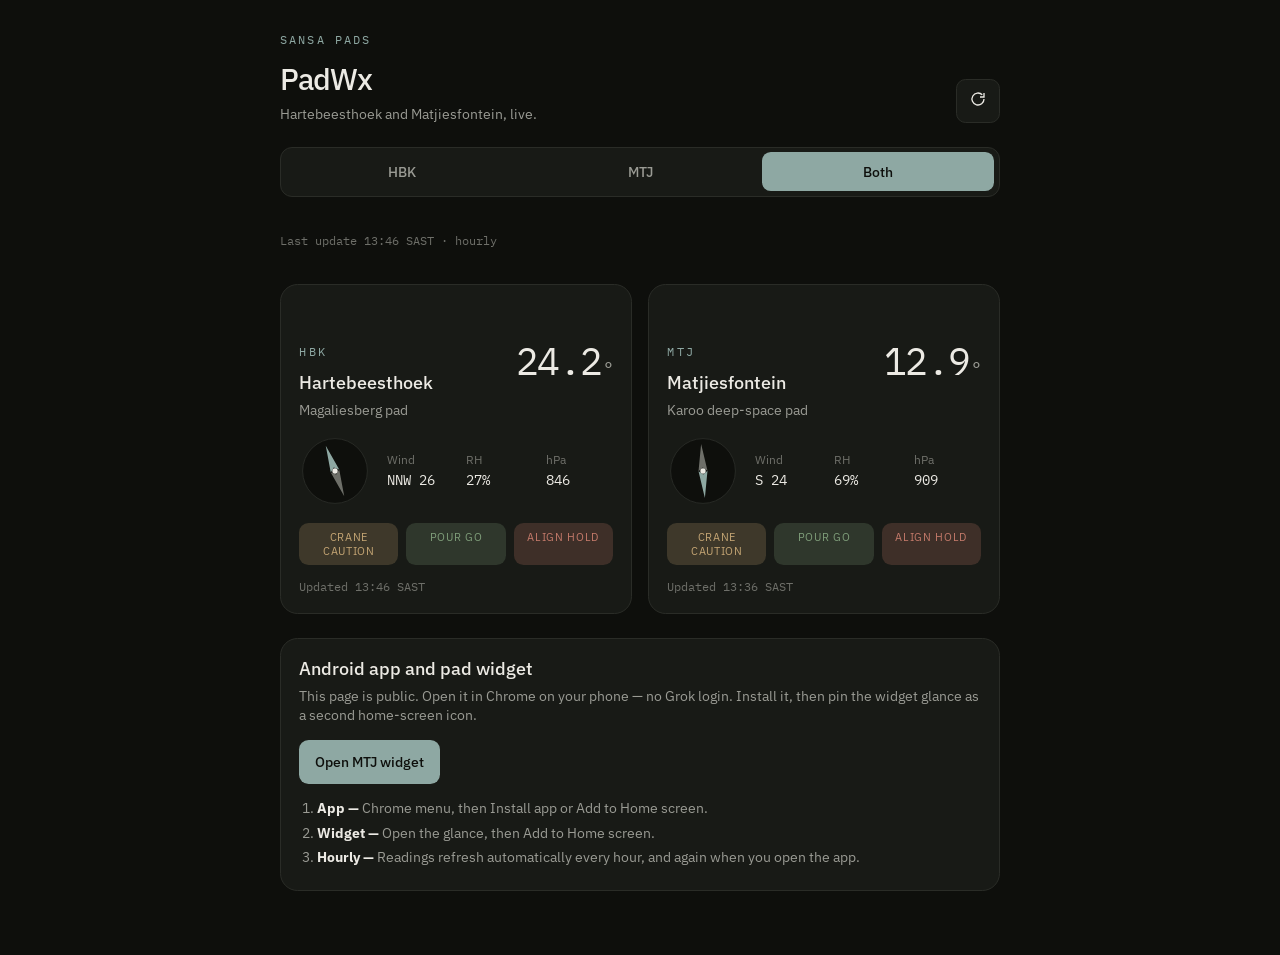
==== public/github-pack/index.html @ d60fd764 "Add files via upload" ====
<!doctype html>
<html lang="en">
<head>
  <meta charset="utf-8" />
  <meta name="viewport" content="width=device-width, initial-scale=1, viewport-fit=cover" />
  <title>PadWx</title>
  <meta name="description" content="Live Hartebeesthoek and Matjiesfontein earth-station weather. Hourly updates." />
  <meta name="theme-color" content="#0e0f0c" />
  <meta name="mobile-web-app-capable" content="yes" />
  <meta name="apple-mobile-web-app-capable" content="yes" />
  <meta name="apple-mobile-web-app-title" content="PadWx" />
  <link rel="manifest" href="manifest.webmanifest" />
  <link rel="icon" type="image/svg+xml" href="favicon.svg" />
  <link rel="preconnect" href="https://fonts.googleapis.com" />
  <link rel="preconnect" href="https://fonts.gstatic.com" crossorigin />
  <link href="https://fonts.googleapis.com/css2?family=IBM+Plex+Mono:wght@400;500&family=IBM+Plex+Sans:wght@400;500;600&display=swap" rel="stylesheet" />
  <style>
    :root {
      --bg: #0e0f0c;
      --fg: #eceae4;
      --card: #181a16;
      --muted: #9a9b94;
      --subtle: #6e6f69;
      --accent: #8ea8a3;
      --accent-fg: #0e0f0c;
      --border: #2a2c27;
      --ok: #7f9e7a;
      --warn: #c4a574;
      --bad: #c47a6a;
    }
    * { box-sizing: border-box; }
    html, body { margin: 0; background: var(--bg); color: var(--fg); font-family: "IBM Plex Sans", system-ui, sans-serif; -webkit-font-smoothing: antialiased; }
    body { min-height: 100dvh; }
    button { font: inherit; color: inherit; }
    .wrap { max-width: 48rem; margin: 0 auto; padding: max(1.25rem, env(safe-area-inset-top)) 1rem 4rem; display: flex; flex-direction: column; gap: 1.5rem; }
    .kicker { font-family: "IBM Plex Mono", ui-monospace, monospace; font-size: 0.75rem; letter-spacing: 0.18em; color: var(--accent); text-transform: uppercase; }
    h1 { margin: 0.25rem 0 0; font-size: 1.875rem; font-weight: 500; letter-spacing: -0.03em; }
    h2 { margin: 0; font-size: 1.125rem; font-weight: 500; }
    .lede { margin: 0.35rem 0 0; color: var(--muted); font-size: 0.9rem; }
    .row { display: flex; align-items: flex-end; justify-content: space-between; gap: 1rem; }
    .toggle { display: flex; gap: 0.35rem; background: var(--card); border: 1px solid var(--border); border-radius: 0.75rem; padding: 0.3rem; }
    .toggle button { flex: 1; border: 0; background: transparent; padding: 0.65rem 0.75rem; border-radius: 0.55rem; color: var(--muted); font-size: 0.85rem; font-weight: 500; }
    .toggle button[aria-pressed="true"] { background: var(--accent); color: var(--accent-fg); }
    .meta { font-family: "IBM Plex Mono", ui-monospace, monospace; font-size: 0.75rem; color: var(--subtle); }
    .grid { display: grid; gap: 1rem; }
    .grid.both { grid-template-columns: 1fr; }
    @media (min-width: 768px) { .grid.both { grid-template-columns: 1fr 1fr; } .wrap { padding-left: 1.5rem; padding-right: 1.5rem; } }
    .card { background: var(--card); border: 1px solid var(--border); border-radius: 1.1rem; padding: 1.15rem; }
    .temp { font-family: "IBM Plex Mono", ui-monospace, monospace; font-size: 2.4rem; font-variant-numeric: tabular-nums; letter-spacing: -0.04em; line-height: 1; }
    .temp span { font-size: 1.1rem; color: var(--muted); margin-left: 0.1rem; }
    .metrics { display: grid; grid-template-columns: repeat(3, 1fr); gap: 0.75rem; margin-top: 1.1rem; font-size: 0.9rem; }
    dt { color: var(--subtle); font-size: 0.75rem; }
    dd { margin: 0.2rem 0 0; font-family: "IBM Plex Mono", ui-monospace, monospace; font-variant-numeric: tabular-nums; }
    .gates { display: flex; gap: 0.5rem; margin-top: 1rem; }
    .gate { flex: 1; border-radius: 0.6rem; padding: 0.45rem 0.4rem; text-align: center; font-size: 0.7rem; letter-spacing: 0.06em; text-transform: uppercase; }
    .go { background: color-mix(in srgb, var(--ok) 22%, transparent); color: var(--ok); }
    .caution { background: color-mix(in srgb, var(--warn) 22%, transparent); color: var(--warn); }
    .hold { background: color-mix(in srgb, var(--bad) 22%, transparent); color: var(--bad); }
    .compass { width: 4.5rem; height: 4.5rem; }
    .actions { display: flex; flex-wrap: wrap; gap: 0.5rem; }
    .btn { display: inline-flex; align-items: center; justify-content: center; min-height: 2.75rem; padding: 0 1rem; border-radius: 0.6rem; background: var(--accent); color: var(--accent-fg); text-decoration: none; font-size: 0.9rem; font-weight: 500; border: 0; }
    .btn.ghost { background: transparent; color: var(--fg); border: 1px solid var(--border); }
    .icon-btn { width: 2.75rem; height: 2.75rem; border-radius: 0.6rem; border: 1px solid var(--border); background: var(--card); }
    .icon-btn.spin svg { animation: spin 0.8s linear infinite; }
    @keyframes spin { to { transform: rotate(360deg); } }
    .widget-only .home-only { display: none; }
    .error { color: var(--bad); font-size: 0.9rem; }
    ol { margin: 0.9rem 0 0; padding-left: 1.1rem; color: var(--muted); font-size: 0.9rem; }
    li { margin: 0.35rem 0; }
    .hidden { display: none !important; }
  </style>
</head>
<body>
  <main class="wrap" id="app">
    <header class="row home-only">
      <div>
        <p class="kicker">SANSA pads</p>
        <h1>PadWx</h1>
        <p class="lede">Hartebeesthoek and Matjiesfontein, live.</p>
      </div>
      <button class="icon-btn" id="refresh" type="button" aria-label="Refresh now">
        <svg width="16" height="16" viewBox="0 0 24 24" fill="none" stroke="currentColor" stroke-width="2"><path d="M21 12a9 9 0 1 1-2.6-6.3"/><path d="M21 3v6h-6"/></svg>
      </button>
    </header>

    <div class="toggle" role="tablist" aria-label="Site">
      <button type="button" data-site="hbk">HBK</button>
      <button type="button" data-site="mtj">MTJ</button>
      <button type="button" data-site="both" class="home-only">Both</button>
    </div>

    <p class="meta" id="stamp">Loading…</p>
    <p class="error hidden" id="err"></p>
    <div class="grid" id="boards"></div>

    <section class="card home-only">
      <h2>Android app and pad widget</h2>
      <p class="lede">This page is public. Open it in Chrome on your phone — no Grok login. Install it, then pin the widget glance as a second home-screen icon.</p>
      <div class="actions" style="margin-top:1rem">
        <a class="btn" id="widgetLink" href="?view=widget&site=mtj">Open MTJ widget</a>
        <button class="btn ghost hidden" id="install" type="button">Install PadWx</button>
      </div>
      <ol>
        <li><strong style="color:var(--fg)">App —</strong> Chrome menu, then Install app or Add to Home screen.</li>
        <li><strong style="color:var(--fg)">Widget —</strong> Open the glance, then Add to Home screen.</li>
        <li><strong style="color:var(--fg)">Hourly —</strong> Readings refresh automatically every hour, and again when you open the app.</li>
      </ol>
    </section>
  </main>
  <script>
    const META = {
      hbk: { name: "Hartebeesthoek", short: "HBK", region: "Magaliesberg pad" },
      mtj: { name: "Matjiesfontein", short: "MTJ", region: "Karoo deep-space pad" },
    };
    const CARDINALS = ["N","NNE","NE","ENE","E","ESE","SE","SSE","S","SSW","SW","WSW","W","WNW","NW","NNW"];
    const params = new URLSearchParams(location.search);
    const widget = params.get("view") === "widget";
    let choice = params.get("site") === "hbk" || params.get("site") === "mtj" || params.get("site") === "both"
      ? params.get("site")
      : (localStorage.getItem("padwx-site") || (widget ? "mtj" : "both"));
    if (widget && choice === "both") choice = "mtj";
    let payload = null;
    let deferredPrompt = null;

    if (widget) document.body.classList.add("widget-only");

    function cardinal(deg) {
      return CARDINALS[Math.round(((deg % 360) + 360) % 360 / 22.5) % 16];
    }
    function clock(ms) {
      return new Intl.DateTimeFormat("en-ZA", { timeZone: "Africa/Johannesburg", hour: "2-digit", minute: "2-digit", hour12: false }).format(new Date(ms));
    }
    function gates(s) {
      const crane = s.windSpeed < 20 ? "go" : s.windSpeed < 32 ? "caution" : "hold";
      let pour = "go";
      if (s.rainIntensity > 0 || s.rainAccumulation > 0.2 || s.airTemp < 5) pour = "hold";
      else if (s.airTemp < 8) pour = "caution";
      const align = s.windSpeed > 18 || s.rainIntensity > 0 ? "hold" : s.windSpeed > 12 ? "caution" : "go";
      return { crane, pour, align };
    }
    function compass(deg) {
      return `<svg class="compass" viewBox="0 0 80 80" aria-hidden="true">
        <circle cx="40" cy="40" r="36" fill="#0e0f0c" stroke="#2a2c27"/>
        <g transform="rotate(${deg} 40 40)">
          <polygon points="40,10 45,40 40,36 35,40" fill="#8ea8a3"/>
          <polygon points="40,70 45,40 40,44 35,40" fill="#6e6f69"/>
        </g>
        <circle cx="40" cy="40" r="3" fill="#eceae4"/>
      </svg>`;
    }
    function board(siteId) {
      const site = payload.sites[siteId];
      const now = site && site.now;
      if (!now) return `<article class="card"><p class="kicker">${META[siteId].short}</p><h2>${META[siteId].name}</h2><p class="lede">Waiting for a sample.</p></article>`;
      const g = gates(now);
      return `<article class="card">
        <div class="row">
          <div>
            <p class="kicker">${META[siteId].short}</p>
            <h2>${META[siteId].name}</h2>
            <p class="lede">${META[siteId].region}</p>
          </div>
          <p class="temp">${now.airTemp.toFixed(1)}<span>°</span></p>
        </div>
        <div class="row" style="margin-top:1rem;align-items:center">
          ${compass(now.windDirection)}
          <dl class="metrics" style="flex:1;margin:0">
            <div><dt>Wind</dt><dd>${cardinal(now.windDirection)} ${now.windSpeed.toFixed(0)}</dd></div>
            <div><dt>RH</dt><dd>${now.airHumidity.toFixed(0)}%</dd></div>
            <div><dt>hPa</dt><dd>${(now.airPressure/100).toFixed(0)}</dd></div>
          </dl>
        </div>
        <div class="gates" aria-label="Construction gates">
          <div class="gate ${g.crane}">Crane ${g.crane}</div>
          <div class="gate ${g.pour}">Pour ${g.pour}</div>
          <div class="gate ${g.align}">Align ${g.align}</div>
        </div>
        <p class="meta" style="margin:0.9rem 0 0">Updated ${clock(now.time)} SAST</p>
      </article>`;
    }
    function visible() {
      if (choice === "both" && !widget) return ["hbk", "mtj"];
      return [choice === "hbk" ? "hbk" : "mtj"];
    }
    function render() {
      document.querySelectorAll(".toggle button").forEach((b) => {
        b.setAttribute("aria-pressed", b.dataset.site === choice ? "true" : "false");
        if (widget && b.dataset.site === "both") b.classList.add("hidden");
      });
      const boards = document.getElementById("boards");
      boards.className = "grid" + (visible().length > 1 ? " both" : "");
      if (!payload) {
        boards.innerHTML = `<article class="card"><p class="lede">Fetching pads…</p></article>`;
        return;
      }
      boards.innerHTML = visible().map(board).join("");
      const stamp = document.getElementById("stamp");
      stamp.textContent = `${payload.stale ? "Showing last good sample · " : ""}Last update ${clock(payload.fetchedAt)} SAST · hourly`;
      const err = document.getElementById("err");
      if (payload.error) { err.textContent = payload.error; err.classList.remove("hidden"); }
      else err.classList.add("hidden");
      const widgetSite = choice === "hbk" ? "hbk" : "mtj";
      document.getElementById("widgetLink").href = `?view=widget&site=${widgetSite}`;
      document.getElementById("widgetLink").textContent = `Open ${widgetSite.toUpperCase()} widget`;
    }
    async function load() {
      document.getElementById("refresh").classList.add("spin");
      try {
        const res = await fetch("weather.json?t=" + Date.now(), { cache: "no-store" });
        if (!res.ok) throw new Error("Weather " + res.status);
        payload = await res.json();
      } catch (e) {
        document.getElementById("err").textContent = "Could not load pad weather.";
        document.getElementById("err").classList.remove("hidden");
      }
      document.getElementById("refresh").classList.remove("spin");
      render();
    }
    document.querySelectorAll(".toggle button").forEach((b) => {
      b.addEventListener("click", () => {
        choice = b.dataset.site;
        localStorage.setItem("padwx-site", choice);
        const next = new URL(location.href);
        next.searchParams.set("site", choice);
        if (widget) next.searchParams.set("view", "widget");
        history.replaceState({}, "", next);
        render();
      });
    });
    document.getElementById("refresh").addEventListener("click", () => load());
    window.addEventListener("beforeinstallprompt", (e) => {
      e.preventDefault();
      deferredPrompt = e;
      document.getElementById("install").classList.remove("hidden");
    });
    document.getElementById("install").addEventListener("click", async () => {
      if (!deferredPrompt) return;
      await deferredPrompt.prompt();
      deferredPrompt = null;
      document.getElementById("install").classList.add("hidden");
    });
    if ("serviceWorker" in navigator) navigator.serviceWorker.register("sw.js");
    load();
    setInterval(load, 60 * 60 * 1000);
  </script>
</body>
</html>
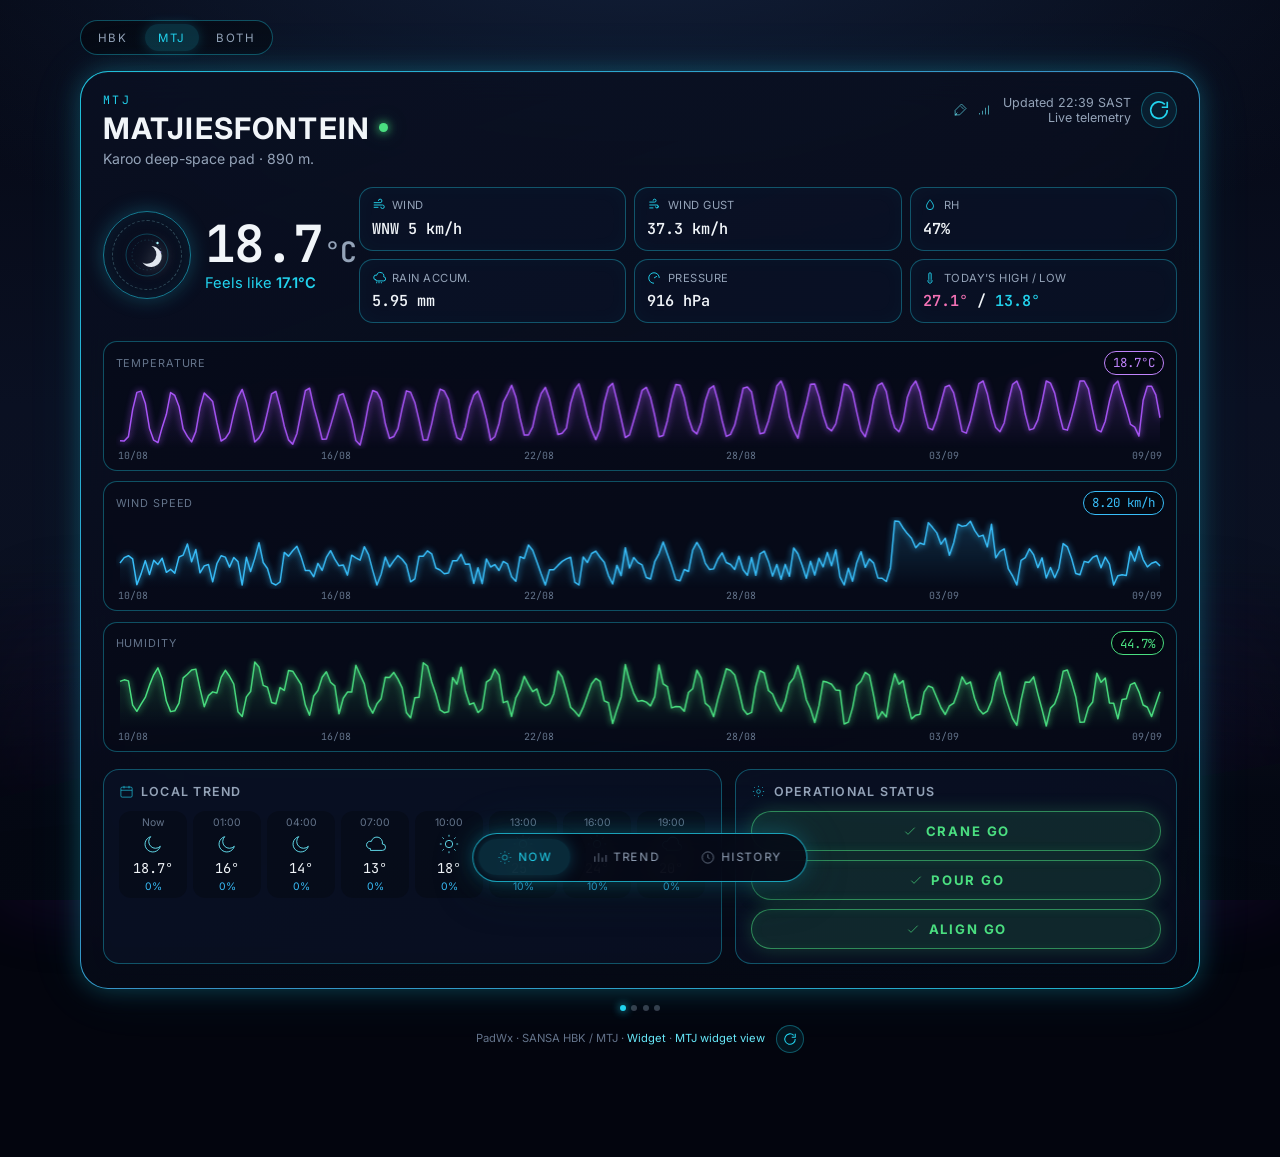
==== commit 51d7012e: "Redesign PadWx dashboard and widget to MTJ neon glass UI. Match the Matjiesfontein deep-space pad mo" ====
--- a/public/github-pack/index.html
+++ b/public/github-pack/index.html
@@ -1,247 +1,60 @@
 <!doctype html>
-<html lang="en">
+<html lang="en-ZA">
 <head>
   <meta charset="utf-8" />
   <meta name="viewport" content="width=device-width, initial-scale=1, viewport-fit=cover" />
-  <title>PadWx</title>
-  <meta name="description" content="Live Hartebeesthoek and Matjiesfontein earth-station weather. Hourly updates." />
-  <meta name="theme-color" content="#0e0f0c" />
-  <meta name="mobile-web-app-capable" content="yes" />
+  <meta name="theme-color" content="#050814" />
+  <meta name="description" content="PadWx — SANSA pad weather for Hartebeesthoek (HBK) and Matjiesfontein (MTJ)" />
   <meta name="apple-mobile-web-app-capable" content="yes" />
-  <meta name="apple-mobile-web-app-title" content="PadWx" />
+  <meta name="apple-mobile-web-app-status-bar-style" content="black-translucent" />
+  <link rel="icon" href="favicon.svg" type="image/svg+xml" />
   <link rel="manifest" href="manifest.webmanifest" />
-  <link rel="icon" type="image/svg+xml" href="favicon.svg" />
   <link rel="preconnect" href="https://fonts.googleapis.com" />
   <link rel="preconnect" href="https://fonts.gstatic.com" crossorigin />
-  <link href="https://fonts.googleapis.com/css2?family=IBM+Plex+Mono:wght@400;500&family=IBM+Plex+Sans:wght@400;500;600&display=swap" rel="stylesheet" />
-  <style>
-    :root {
-      --bg: #0e0f0c;
-      --fg: #eceae4;
-      --card: #181a16;
-      --muted: #9a9b94;
-      --subtle: #6e6f69;
-      --accent: #8ea8a3;
-      --accent-fg: #0e0f0c;
-      --border: #2a2c27;
-      --ok: #7f9e7a;
-      --warn: #c4a574;
-      --bad: #c47a6a;
-    }
-    * { box-sizing: border-box; }
-    html, body { margin: 0; background: var(--bg); color: var(--fg); font-family: "IBM Plex Sans", system-ui, sans-serif; -webkit-font-smoothing: antialiased; }
-    body { min-height: 100dvh; }
-    button { font: inherit; color: inherit; }
-    .wrap { max-width: 48rem; margin: 0 auto; padding: max(1.25rem, env(safe-area-inset-top)) 1rem 4rem; display: flex; flex-direction: column; gap: 1.5rem; }
-    .kicker { font-family: "IBM Plex Mono", ui-monospace, monospace; font-size: 0.75rem; letter-spacing: 0.18em; color: var(--accent); text-transform: uppercase; }
-    h1 { margin: 0.25rem 0 0; font-size: 1.875rem; font-weight: 500; letter-spacing: -0.03em; }
-    h2 { margin: 0; font-size: 1.125rem; font-weight: 500; }
-    .lede { margin: 0.35rem 0 0; color: var(--muted); font-size: 0.9rem; }
-    .row { display: flex; align-items: flex-end; justify-content: space-between; gap: 1rem; }
-    .toggle { display: flex; gap: 0.35rem; background: var(--card); border: 1px solid var(--border); border-radius: 0.75rem; padding: 0.3rem; }
-    .toggle button { flex: 1; border: 0; background: transparent; padding: 0.65rem 0.75rem; border-radius: 0.55rem; color: var(--muted); font-size: 0.85rem; font-weight: 500; }
-    .toggle button[aria-pressed="true"] { background: var(--accent); color: var(--accent-fg); }
-    .meta { font-family: "IBM Plex Mono", ui-monospace, monospace; font-size: 0.75rem; color: var(--subtle); }
-    .grid { display: grid; gap: 1rem; }
-    .grid.both { grid-template-columns: 1fr; }
-    @media (min-width: 768px) { .grid.both { grid-template-columns: 1fr 1fr; } .wrap { padding-left: 1.5rem; padding-right: 1.5rem; } }
-    .card { background: var(--card); border: 1px solid var(--border); border-radius: 1.1rem; padding: 1.15rem; }
-    .temp { font-family: "IBM Plex Mono", ui-monospace, monospace; font-size: 2.4rem; font-variant-numeric: tabular-nums; letter-spacing: -0.04em; line-height: 1; }
-    .temp span { font-size: 1.1rem; color: var(--muted); margin-left: 0.1rem; }
-    .metrics { display: grid; grid-template-columns: repeat(3, 1fr); gap: 0.75rem; margin-top: 1.1rem; font-size: 0.9rem; }
-    dt { color: var(--subtle); font-size: 0.75rem; }
-    dd { margin: 0.2rem 0 0; font-family: "IBM Plex Mono", ui-monospace, monospace; font-variant-numeric: tabular-nums; }
-    .gates { display: flex; gap: 0.5rem; margin-top: 1rem; }
-    .gate { flex: 1; border-radius: 0.6rem; padding: 0.45rem 0.4rem; text-align: center; font-size: 0.7rem; letter-spacing: 0.06em; text-transform: uppercase; }
-    .go { background: color-mix(in srgb, var(--ok) 22%, transparent); color: var(--ok); }
-    .caution { background: color-mix(in srgb, var(--warn) 22%, transparent); color: var(--warn); }
-    .hold { background: color-mix(in srgb, var(--bad) 22%, transparent); color: var(--bad); }
-    .compass { width: 4.5rem; height: 4.5rem; }
-    .actions { display: flex; flex-wrap: wrap; gap: 0.5rem; }
-    .btn { display: inline-flex; align-items: center; justify-content: center; min-height: 2.75rem; padding: 0 1rem; border-radius: 0.6rem; background: var(--accent); color: var(--accent-fg); text-decoration: none; font-size: 0.9rem; font-weight: 500; border: 0; }
-    .btn.ghost { background: transparent; color: var(--fg); border: 1px solid var(--border); }
-    .icon-btn { width: 2.75rem; height: 2.75rem; border-radius: 0.6rem; border: 1px solid var(--border); background: var(--card); }
-    .icon-btn.spin svg { animation: spin 0.8s linear infinite; }
-    @keyframes spin { to { transform: rotate(360deg); } }
-    .widget-only .home-only { display: none; }
-    .error { color: var(--bad); font-size: 0.9rem; }
-    ol { margin: 0.9rem 0 0; padding-left: 1.1rem; color: var(--muted); font-size: 0.9rem; }
-    li { margin: 0.35rem 0; }
-    .hidden { display: none !important; }
-  </style>
+  <link href="https://fonts.googleapis.com/css2?family=Inter:wght@400;500;600;700&family=JetBrains+Mono:wght@400;560;600&display=swap" rel="stylesheet" />
+  <link rel="stylesheet" href="css/padwx.css" />
+  <title>PadWx — Matjiesfontein</title>
 </head>
 <body>
-  <main class="wrap" id="app">
-    <header class="row home-only">
-      <div>
-        <p class="kicker">SANSA pads</p>
-        <h1>PadWx</h1>
-        <p class="lede">Hartebeesthoek and Matjiesfontein, live.</p>
-      </div>
-      <button class="icon-btn" id="refresh" type="button" aria-label="Refresh now">
-        <svg width="16" height="16" viewBox="0 0 24 24" fill="none" stroke="currentColor" stroke-width="2"><path d="M21 12a9 9 0 1 1-2.6-6.3"/><path d="M21 3v6h-6"/></svg>
-      </button>
-    </header>
-
-    <div class="toggle" role="tablist" aria-label="Site">
+  <div class="app">
+    <div class="site-toggle" id="siteToggle" role="group" aria-label="Site">
       <button type="button" data-site="hbk">HBK</button>
-      <button type="button" data-site="mtj">MTJ</button>
-      <button type="button" data-site="both" class="home-only">Both</button>
+      <button type="button" data-site="mtj" aria-pressed="true">MTJ</button>
+      <button type="button" data-site="both">Both</button>
     </div>
 
-    <p class="meta" id="stamp">Loading…</p>
-    <p class="error hidden" id="err"></p>
-    <div class="grid" id="boards"></div>
+    <div id="banner" class="banner hidden" role="status"></div>
+    <div id="boards" class="boards" aria-live="polite"></div>
 
-    <section class="card home-only">
-      <h2>Android app and pad widget</h2>
-      <p class="lede">This page is public. Open it in Chrome on your phone — no Grok login. Install it, then pin the widget glance as a second home-screen icon.</p>
-      <div class="actions" style="margin-top:1rem">
-        <a class="btn" id="widgetLink" href="?view=widget&site=mtj">Open MTJ widget</a>
-        <button class="btn ghost hidden" id="install" type="button">Install PadWx</button>
-      </div>
-      <ol>
-        <li><strong style="color:var(--fg)">App —</strong> Chrome menu, then Install app or Add to Home screen.</li>
-        <li><strong style="color:var(--fg)">Widget —</strong> Open the glance, then Add to Home screen.</li>
-        <li><strong style="color:var(--fg)">Hourly —</strong> Readings refresh automatically every hour, and again when you open the app.</li>
-      </ol>
-    </section>
-  </main>
-  <script>
-    const META = {
-      hbk: { name: "Hartebeesthoek", short: "HBK", region: "Magaliesberg pad" },
-      mtj: { name: "Matjiesfontein", short: "MTJ", region: "Karoo deep-space pad" },
-    };
-    const CARDINALS = ["N","NNE","NE","ENE","E","ESE","SE","SSE","S","SSW","SW","WSW","W","WNW","NW","NNW"];
-    const params = new URLSearchParams(location.search);
-    const widget = params.get("view") === "widget";
-    let choice = params.get("site") === "hbk" || params.get("site") === "mtj" || params.get("site") === "both"
-      ? params.get("site")
-      : (localStorage.getItem("padwx-site") || (widget ? "mtj" : "both"));
-    if (widget && choice === "both") choice = "mtj";
-    let payload = null;
-    let deferredPrompt = null;
+    <div class="pager-dots" aria-hidden="true">
+      <span class="on"></span><span></span><span></span><span></span>
+    </div>
 
-    if (widget) document.body.classList.add("widget-only");
+    <p class="footer-note">
+      PadWx · SANSA HBK / MTJ ·
+      <a href="widget.html">Widget</a> ·
+      <a href="?view=widget&amp;site=mtj">MTJ widget view</a>
+      <button type="button" id="refreshTop" class="btn-icon" style="display:inline-grid;vertical-align:middle;margin-left:.5rem;width:28px;height:28px" title="Refresh" aria-label="Refresh">
+        <svg viewBox="0 0 24 24" fill="none" stroke="currentColor" stroke-width="1.8" width="14" height="14"><path d="M21 12a9 9 0 1 1-2.6-6.2"/><path d="M21 3v6h-6"/></svg>
+      </button>
+    </p>
+  </div>
 
-    function cardinal(deg) {
-      return CARDINALS[Math.round(((deg % 360) + 360) % 360 / 22.5) % 16];
-    }
-    function clock(ms) {
-      return new Intl.DateTimeFormat("en-ZA", { timeZone: "Africa/Johannesburg", hour: "2-digit", minute: "2-digit", hour12: false }).format(new Date(ms));
-    }
-    function gates(s) {
-      const crane = s.windSpeed < 20 ? "go" : s.windSpeed < 32 ? "caution" : "hold";
-      let pour = "go";
-      if (s.rainIntensity > 0 || s.rainAccumulation > 0.2 || s.airTemp < 5) pour = "hold";
-      else if (s.airTemp < 8) pour = "caution";
-      const align = s.windSpeed > 18 || s.rainIntensity > 0 ? "hold" : s.windSpeed > 12 ? "caution" : "go";
-      return { crane, pour, align };
-    }
-    function compass(deg) {
-      return `<svg class="compass" viewBox="0 0 80 80" aria-hidden="true">
-        <circle cx="40" cy="40" r="36" fill="#0e0f0c" stroke="#2a2c27"/>
-        <g transform="rotate(${deg} 40 40)">
-          <polygon points="40,10 45,40 40,36 35,40" fill="#8ea8a3"/>
-          <polygon points="40,70 45,40 40,44 35,40" fill="#6e6f69"/>
-        </g>
-        <circle cx="40" cy="40" r="3" fill="#eceae4"/>
-      </svg>`;
-    }
-    function board(siteId) {
-      const site = payload.sites[siteId];
-      const now = site && site.now;
-      if (!now) return `<article class="card"><p class="kicker">${META[siteId].short}</p><h2>${META[siteId].name}</h2><p class="lede">Waiting for a sample.</p></article>`;
-      const g = gates(now);
-      return `<article class="card">
-        <div class="row">
-          <div>
-            <p class="kicker">${META[siteId].short}</p>
-            <h2>${META[siteId].name}</h2>
-            <p class="lede">${META[siteId].region}</p>
-          </div>
-          <p class="temp">${now.airTemp.toFixed(1)}<span>°</span></p>
-        </div>
-        <div class="row" style="margin-top:1rem;align-items:center">
-          ${compass(now.windDirection)}
-          <dl class="metrics" style="flex:1;margin:0">
-            <div><dt>Wind</dt><dd>${cardinal(now.windDirection)} ${now.windSpeed.toFixed(0)}</dd></div>
-            <div><dt>RH</dt><dd>${now.airHumidity.toFixed(0)}%</dd></div>
-            <div><dt>hPa</dt><dd>${(now.airPressure/100).toFixed(0)}</dd></div>
-          </dl>
-        </div>
-        <div class="gates" aria-label="Construction gates">
-          <div class="gate ${g.crane}">Crane ${g.crane}</div>
-          <div class="gate ${g.pour}">Pour ${g.pour}</div>
-          <div class="gate ${g.align}">Align ${g.align}</div>
-        </div>
-        <p class="meta" style="margin:0.9rem 0 0">Updated ${clock(now.time)} SAST</p>
-      </article>`;
-    }
-    function visible() {
-      if (choice === "both" && !widget) return ["hbk", "mtj"];
-      return [choice === "hbk" ? "hbk" : "mtj"];
-    }
-    function render() {
-      document.querySelectorAll(".toggle button").forEach((b) => {
-        b.setAttribute("aria-pressed", b.dataset.site === choice ? "true" : "false");
-        if (widget && b.dataset.site === "both") b.classList.add("hidden");
-      });
-      const boards = document.getElementById("boards");
-      boards.className = "grid" + (visible().length > 1 ? " both" : "");
-      if (!payload) {
-        boards.innerHTML = `<article class="card"><p class="lede">Fetching pads…</p></article>`;
-        return;
-      }
-      boards.innerHTML = visible().map(board).join("");
-      const stamp = document.getElementById("stamp");
-      stamp.textContent = `${payload.stale ? "Showing last good sample · " : ""}Last update ${clock(payload.fetchedAt)} SAST · hourly`;
-      const err = document.getElementById("err");
-      if (payload.error) { err.textContent = payload.error; err.classList.remove("hidden"); }
-      else err.classList.add("hidden");
-      const widgetSite = choice === "hbk" ? "hbk" : "mtj";
-      document.getElementById("widgetLink").href = `?view=widget&site=${widgetSite}`;
-      document.getElementById("widgetLink").textContent = `Open ${widgetSite.toUpperCase()} widget`;
-    }
-    async function load() {
-      document.getElementById("refresh").classList.add("spin");
-      try {
-        const res = await fetch("weather.json?t=" + Date.now(), { cache: "no-store" });
-        if (!res.ok) throw new Error("Weather " + res.status);
-        payload = await res.json();
-      } catch (e) {
-        document.getElementById("err").textContent = "Could not load pad weather.";
-        document.getElementById("err").classList.remove("hidden");
-      }
-      document.getElementById("refresh").classList.remove("spin");
-      render();
-    }
-    document.querySelectorAll(".toggle button").forEach((b) => {
-      b.addEventListener("click", () => {
-        choice = b.dataset.site;
-        localStorage.setItem("padwx-site", choice);
-        const next = new URL(location.href);
-        next.searchParams.set("site", choice);
-        if (widget) next.searchParams.set("view", "widget");
-        history.replaceState({}, "", next);
-        render();
-      });
-    });
-    document.getElementById("refresh").addEventListener("click", () => load());
-    window.addEventListener("beforeinstallprompt", (e) => {
-      e.preventDefault();
-      deferredPrompt = e;
-      document.getElementById("install").classList.remove("hidden");
-    });
-    document.getElementById("install").addEventListener("click", async () => {
-      if (!deferredPrompt) return;
-      await deferredPrompt.prompt();
-      deferredPrompt = null;
-      document.getElementById("install").classList.add("hidden");
-    });
-    if ("serviceWorker" in navigator) navigator.serviceWorker.register("sw.js");
-    load();
-    setInterval(load, 60 * 60 * 1000);
-  </script>
+  <nav class="nav-pill" role="tablist" aria-label="Views">
+    <button type="button" role="tab" data-tab="now" aria-selected="true">
+      <svg viewBox="0 0 24 24" fill="none" stroke="currentColor"><circle cx="12" cy="12" r="4"/><path d="M12 2v2M12 20v2M4.9 4.9l1.4 1.4M17.7 17.7l1.4 1.4M2 12h2M20 12h2M4.9 19.1l1.4-1.4M17.7 6.3l1.4-1.4"/></svg>
+      Now
+    </button>
+    <button type="button" role="tab" data-tab="trend" aria-selected="false">
+      <svg viewBox="0 0 24 24" fill="none" stroke="currentColor"><path d="M4 19V10M10 19V5M16 19v-7M22 19V8"/></svg>
+      Trend
+    </button>
+    <button type="button" role="tab" data-tab="history" aria-selected="false">
+      <svg viewBox="0 0 24 24" fill="none" stroke="currentColor"><circle cx="12" cy="12" r="9"/><path d="M12 7v5l3 2"/></svg>
+      History
+    </button>
+  </nav>
+
+  <script src="js/padwx.js" defer></script>
 </body>
 </html>
--- a/public/github-pack/css/padwx.css
+++ b/public/github-pack/css/padwx.css
@@ -0,0 +1,576 @@
+/* PadWx MTJ — neon glassmorphism dashboard */
+:root {
+  --bg0: #03050e;
+  --bg1: #070b18;
+  --glass: rgba(8, 14, 32, 0.72);
+  --glass2: rgba(12, 20, 42, 0.55);
+  --stroke: rgba(34, 211, 238, 0.35);
+  --stroke-strong: rgba(34, 211, 238, 0.75);
+  --cyan: #22d3ee;
+  --cyan-dim: #67e8f9;
+  --purple: #c084fc;
+  --purple-line: #a855f7;
+  --green: #4ade80;
+  --green-dim: #86efac;
+  --pink: #f472b6;
+  --blue: #38bdf8;
+  --text: #f1f5f9;
+  --muted: #94a3b8;
+  --subtle: #64748b;
+  --warn: #fbbf24;
+  --hold: #f87171;
+  --ok: #4ade80;
+  --glow: 0 0 24px rgba(34, 211, 238, 0.25), 0 0 60px rgba(34, 211, 238, 0.08);
+  --radius: 18px;
+  --font: "Inter", "Segoe UI", system-ui, -apple-system, sans-serif;
+  --mono: "JetBrains Mono", "SF Mono", ui-monospace, Menlo, monospace;
+}
+
+*, *::before, *::after { box-sizing: border-box; }
+html, body { margin: 0; min-height: 100%; }
+body {
+  font-family: var(--font);
+  color: var(--text);
+  background: var(--bg0);
+  -webkit-font-smoothing: antialiased;
+  overflow-x: hidden;
+}
+
+body::before {
+  content: "";
+  position: fixed;
+  inset: 0;
+  z-index: -2;
+  background:
+    radial-gradient(1.5px 1.5px at 12% 18%, rgba(255,255,255,.55) 50%, transparent 52%),
+    radial-gradient(1px 1px at 28% 42%, rgba(165,243,252,.7) 50%, transparent 52%),
+    radial-gradient(1.5px 1.5px at 46% 12%, rgba(255,255,255,.4) 50%, transparent 52%),
+    radial-gradient(1px 1px at 62% 28%, rgba(196,181,253,.6) 50%, transparent 52%),
+    radial-gradient(1.5px 1.5px at 78% 16%, rgba(255,255,255,.5) 50%, transparent 52%),
+    radial-gradient(1px 1px at 88% 48%, rgba(165,243,252,.5) 50%, transparent 52%),
+    radial-gradient(1px 1px at 18% 68%, rgba(255,255,255,.35) 50%, transparent 52%),
+    radial-gradient(1.5px 1.5px at 54% 72%, rgba(255,255,255,.45) 50%, transparent 52%),
+    radial-gradient(1px 1px at 72% 82%, rgba(196,181,253,.4) 50%, transparent 52%),
+    radial-gradient(1px 1px at 38% 88%, rgba(255,255,255,.3) 50%, transparent 52%),
+    radial-gradient(ellipse 120% 80% at 50% -10%, #12203a 0%, transparent 55%),
+    linear-gradient(180deg, #050814 0%, #0a1022 45%, #0c1220 100%);
+}
+
+body::after {
+  content: "";
+  position: fixed;
+  left: 0; right: 0; bottom: 0;
+  height: 38vh;
+  z-index: -1;
+  pointer-events: none;
+  background:
+    linear-gradient(180deg, transparent, rgba(3,5,14,.85) 70%),
+    url("data:image/svg+xml,%3Csvg xmlns='http://www.w3.org/2000/svg' viewBox='0 0 1440 320' preserveAspectRatio='none'%3E%3Cpath fill='%23121a2e' fill-opacity='0.85' d='M0,224L80,208C160,192,320,160,480,165.3C640,171,800,213,960,224C1120,235,1280,213,1360,202.7L1440,192L1440,320L1360,320C1280,320,1120,320,960,320C800,320,640,320,480,320C320,320,160,320,80,320L0,320Z'/%3E%3Cpath fill='%230d1424' fill-opacity='0.9' d='M0,256L120,245.3C240,235,480,213,720,218.7C960,224,1200,256,1320,272L1440,288L1440,320L1320,320C1200,320,960,320,720,320C480,320,240,320,120,320L0,320Z'/%3E%3C/svg%3E") bottom / 100% 100% no-repeat;
+  opacity: 0.95;
+  filter: drop-shadow(0 0 40px rgba(88, 28, 135, 0.25));
+}
+
+a { color: var(--cyan); }
+
+.app {
+  width: min(1120px, calc(100% - 1.5rem));
+  margin: 1.25rem auto 6.5rem;
+}
+
+.shell {
+  position: relative;
+  border-radius: 28px;
+  padding: 1.25rem 1.35rem 1.5rem;
+  background: linear-gradient(160deg, rgba(10,16,34,.82), rgba(6,10,22,.7));
+  border: 1px solid var(--stroke-strong);
+  box-shadow: var(--glow), inset 0 1px 0 rgba(255,255,255,.04);
+  backdrop-filter: blur(18px);
+  -webkit-backdrop-filter: blur(18px);
+}
+
+.shell::before {
+  content: "";
+  position: absolute;
+  inset: -1px;
+  border-radius: 28px;
+  padding: 1px;
+  background: linear-gradient(135deg, rgba(34,211,238,.7), rgba(168,85,247,.25), rgba(34,211,238,.45));
+  -webkit-mask: linear-gradient(#000 0 0) content-box, linear-gradient(#000 0 0);
+  mask: linear-gradient(#000 0 0) content-box, linear-gradient(#000 0 0);
+  -webkit-mask-composite: xor;
+  mask-composite: exclude;
+  pointer-events: none;
+  opacity: 0.85;
+}
+
+/* Header */
+.topbar {
+  display: flex;
+  align-items: flex-start;
+  justify-content: space-between;
+  gap: 1rem;
+  margin-bottom: 1.25rem;
+}
+.brand-kicker {
+  font-family: var(--mono);
+  font-size: 0.72rem;
+  letter-spacing: 0.22em;
+  color: var(--cyan);
+  margin: 0 0 0.15rem;
+  text-transform: uppercase;
+}
+.brand-row {
+  display: flex;
+  align-items: center;
+  gap: 0.55rem;
+}
+.brand-row h1 {
+  margin: 0;
+  font-size: clamp(1.35rem, 3vw, 1.85rem);
+  font-weight: 700;
+  letter-spacing: 0.04em;
+  text-transform: uppercase;
+}
+.live-dot {
+  width: 9px; height: 9px;
+  border-radius: 50%;
+  background: var(--green);
+  box-shadow: 0 0 10px var(--green), 0 0 20px rgba(74,222,128,.4);
+  animation: pulse 2s ease-in-out infinite;
+}
+.live-dot.stale {
+  background: var(--warn);
+  box-shadow: 0 0 10px var(--warn);
+  animation: none;
+}
+@keyframes pulse {
+  0%, 100% { opacity: 1; transform: scale(1); }
+  50% { opacity: 0.65; transform: scale(0.85); }
+}
+.brand-sub {
+  margin: 0.25rem 0 0;
+  color: var(--muted);
+  font-size: 0.88rem;
+}
+.meta-right {
+  display: flex;
+  align-items: center;
+  gap: 0.65rem;
+  color: var(--muted);
+  font-size: 0.78rem;
+  text-align: right;
+}
+.meta-icons {
+  display: flex;
+  gap: 0.35rem;
+  color: var(--cyan-dim);
+  opacity: 0.85;
+}
+.meta-icons svg { width: 18px; height: 18px; }
+.btn-icon {
+  appearance: none;
+  border: 1px solid var(--stroke);
+  background: rgba(34,211,238,.08);
+  color: var(--cyan);
+  width: 36px; height: 36px;
+  border-radius: 50%;
+  display: grid; place-items: center;
+  cursor: pointer;
+  transition: box-shadow .2s, transform .2s, background .2s;
+}
+.btn-icon:hover { box-shadow: 0 0 16px rgba(34,211,238,.35); background: rgba(34,211,238,.15); }
+.btn-icon.spin svg { animation: spin .7s linear infinite; }
+@keyframes spin { to { transform: rotate(360deg); } }
+
+.site-toggle {
+  display: inline-flex;
+  gap: 0.25rem;
+  padding: 0.2rem;
+  border-radius: 999px;
+  border: 1px solid var(--stroke);
+  background: rgba(0,0,0,.35);
+  margin-bottom: 1rem;
+}
+.site-toggle button {
+  appearance: none;
+  border: 0;
+  background: transparent;
+  color: var(--muted);
+  font: inherit;
+  font-size: 0.72rem;
+  letter-spacing: 0.12em;
+  text-transform: uppercase;
+  padding: 0.4rem 0.85rem;
+  border-radius: 999px;
+  cursor: pointer;
+}
+.site-toggle button[aria-pressed="true"] {
+  background: rgba(34,211,238,.18);
+  color: var(--cyan);
+  box-shadow: 0 0 12px rgba(34,211,238,.2);
+}
+.site-toggle button.hidden { display: none; }
+
+.banner {
+  margin: 0 0 1rem;
+  padding: 0.55rem 0.85rem;
+  border-radius: 12px;
+  border: 1px solid rgba(251,191,36,.35);
+  background: rgba(251,191,36,.08);
+  color: #fde68a;
+  font-size: 0.8rem;
+}
+.banner.hidden { display: none; }
+
+.boards.both {
+  display: grid;
+  gap: 1.25rem;
+}
+@media (min-width: 1100px) {
+  .boards.both { grid-template-columns: 1fr 1fr; }
+}
+
+/* Hero + metrics */
+.hero-grid {
+  display: grid;
+  grid-template-columns: minmax(180px, 240px) 1fr;
+  gap: 1rem;
+  align-items: center;
+  margin-bottom: 1.1rem;
+}
+@media (max-width: 720px) {
+  .hero-grid { grid-template-columns: 1fr; justify-items: center; text-align: center; }
+}
+
+.hero {
+  display: flex;
+  align-items: center;
+  gap: 0.9rem;
+}
+.orbital {
+  width: 88px; height: 88px;
+  border-radius: 50%;
+  border: 1.5px solid rgba(34,211,238,.55);
+  box-shadow: 0 0 20px rgba(34,211,238,.25), inset 0 0 20px rgba(34,211,238,.08);
+  display: grid; place-items: center;
+  position: relative;
+  flex-shrink: 0;
+}
+.orbital::before {
+  content: "";
+  position: absolute;
+  inset: 8px;
+  border-radius: 50%;
+  border: 1px dashed rgba(165,243,252,.25);
+}
+.orbital svg { width: 48px; height: 48px; filter: drop-shadow(0 0 8px rgba(226,232,240,.4)); }
+.temp-block .temp {
+  font-family: var(--mono);
+  font-size: clamp(2.4rem, 5vw, 3.2rem);
+  font-weight: 600;
+  letter-spacing: -0.03em;
+  line-height: 1;
+  margin: 0;
+}
+.temp-block .temp span { font-size: 0.55em; color: var(--muted); margin-left: 0.05em; }
+.feels {
+  margin: 0.35rem 0 0;
+  color: var(--cyan);
+  font-size: 0.92rem;
+}
+.feels strong { font-weight: 600; }
+
+.metrics {
+  display: grid;
+  grid-template-columns: repeat(3, minmax(0, 1fr));
+  gap: 0.55rem;
+}
+@media (max-width: 520px) {
+  .metrics { grid-template-columns: repeat(2, 1fr); }
+}
+.metric {
+  border-radius: 14px;
+  border: 1px solid var(--stroke);
+  background: var(--glass2);
+  padding: 0.65rem 0.75rem;
+  box-shadow: inset 0 0 20px rgba(34,211,238,.03);
+  min-height: 64px;
+}
+.metric .label {
+  display: flex;
+  align-items: center;
+  gap: 0.4rem;
+  color: var(--muted);
+  font-size: 0.7rem;
+  letter-spacing: 0.04em;
+  text-transform: uppercase;
+  margin: 0 0 0.35rem;
+}
+.metric .label svg {
+  width: 14px; height: 14px;
+  color: var(--cyan);
+  stroke-width: 1.6;
+}
+.metric .value {
+  margin: 0;
+  font-family: var(--mono);
+  font-size: 0.95rem;
+  font-weight: 560;
+  tabular-nums: true;
+  font-variant-numeric: tabular-nums;
+}
+.metric .value .hi { color: var(--pink); }
+.metric .value .lo { color: var(--cyan); }
+
+/* Charts */
+.charts {
+  display: grid;
+  gap: 0.65rem;
+  margin-bottom: 1.1rem;
+}
+.chart-card {
+  border-radius: 14px;
+  border: 1px solid var(--stroke);
+  background: rgba(6,10,22,.55);
+  padding: 0.55rem 0.75rem 0.35rem;
+  position: relative;
+}
+.chart-head {
+  display: flex;
+  justify-content: space-between;
+  align-items: center;
+  margin-bottom: 0.15rem;
+}
+.chart-head .title {
+  font-size: 0.68rem;
+  letter-spacing: 0.08em;
+  text-transform: uppercase;
+  color: var(--subtle);
+}
+.badge {
+  font-family: var(--mono);
+  font-size: 0.78rem;
+  padding: 0.15rem 0.5rem;
+  border-radius: 999px;
+  border: 1px solid currentColor;
+  background: rgba(0,0,0,.35);
+}
+.badge.temp { color: var(--purple); }
+.badge.wind { color: var(--blue); }
+.badge.hum { color: var(--green); }
+.chart-card canvas {
+  width: 100%;
+  height: 72px;
+  display: block;
+}
+.chart-axis {
+  display: flex;
+  justify-content: space-between;
+  font-size: 0.62rem;
+  color: var(--subtle);
+  font-family: var(--mono);
+  padding: 0 0.15rem 0.15rem;
+}
+
+/* Bottom row */
+.bottom-row {
+  display: grid;
+  grid-template-columns: 1.4fr 1fr;
+  gap: 0.85rem;
+}
+@media (max-width: 800px) {
+  .bottom-row { grid-template-columns: 1fr; }
+}
+.panel {
+  border-radius: 16px;
+  border: 1px solid var(--stroke);
+  background: var(--glass2);
+  padding: 0.85rem 0.95rem;
+}
+.panel h3 {
+  margin: 0 0 0.75rem;
+  font-size: 0.78rem;
+  font-weight: 600;
+  letter-spacing: 0.1em;
+  text-transform: uppercase;
+  color: var(--muted);
+  display: flex;
+  align-items: center;
+  gap: 0.45rem;
+}
+.panel h3 svg { width: 15px; height: 15px; color: var(--cyan); }
+
+.trend-strip {
+  display: flex;
+  gap: 0.35rem;
+  overflow-x: auto;
+  padding-bottom: 0.25rem;
+  scrollbar-width: thin;
+}
+.trend-slot {
+  flex: 1 0 64px;
+  text-align: center;
+  padding: 0.35rem 0.2rem;
+  border-radius: 12px;
+  background: rgba(0,0,0,.22);
+}
+.trend-slot .t-label {
+  font-size: 0.65rem;
+  color: var(--subtle);
+  margin-bottom: 0.25rem;
+}
+.trend-slot .t-icon {
+  width: 22px; height: 22px;
+  margin: 0 auto 0.25rem;
+  color: var(--cyan-dim);
+}
+.trend-slot .t-temp {
+  font-family: var(--mono);
+  font-size: 0.85rem;
+  margin: 0;
+}
+.trend-slot .t-rain {
+  font-size: 0.65rem;
+  color: var(--blue);
+  margin: 0.15rem 0 0;
+}
+
+.gates {
+  display: flex;
+  flex-direction: column;
+  gap: 0.55rem;
+}
+.gate {
+  display: flex;
+  align-items: center;
+  justify-content: center;
+  gap: 0.45rem;
+  border-radius: 999px;
+  padding: 0.7rem 1rem;
+  font-size: 0.82rem;
+  font-weight: 700;
+  letter-spacing: 0.14em;
+  text-transform: uppercase;
+  border: 1px solid transparent;
+}
+.gate svg { width: 16px; height: 16px; }
+.gate.go {
+  color: var(--ok);
+  background: rgba(74,222,128,.12);
+  border-color: rgba(74,222,128,.55);
+  box-shadow: 0 0 18px rgba(74,222,128,.22), inset 0 0 12px rgba(74,222,128,.06);
+}
+.gate.caution {
+  color: var(--warn);
+  background: rgba(251,191,36,.12);
+  border-color: rgba(251,191,36,.55);
+  box-shadow: 0 0 18px rgba(251,191,36,.2);
+}
+.gate.hold {
+  color: var(--hold);
+  background: rgba(248,113,113,.12);
+  border-color: rgba(248,113,113,.55);
+  box-shadow: 0 0 18px rgba(248,113,113,.2);
+}
+
+/* Tab panels */
+.view-panel { display: none; }
+.view-panel.active { display: block; }
+
+.detail-grid {
+  display: grid;
+  grid-template-columns: repeat(auto-fit, minmax(160px, 1fr));
+  gap: 0.65rem;
+  margin-bottom: 1rem;
+}
+.detail-card {
+  border-radius: 14px;
+  border: 1px solid var(--stroke);
+  background: var(--glass2);
+  padding: 0.85rem;
+}
+.detail-card dt { color: var(--subtle); font-size: 0.72rem; text-transform: uppercase; letter-spacing: 0.08em; }
+.detail-card dd { margin: 0.35rem 0 0; font-family: var(--mono); font-size: 1.15rem; }
+
+.compass-wrap {
+  display: flex;
+  align-items: center;
+  gap: 1rem;
+  margin: 0.5rem 0 1rem;
+}
+.compass-wrap svg.compass { width: 110px; height: 110px; }
+
+/* Bottom nav */
+.nav-pill {
+  position: fixed;
+  left: 50%;
+  bottom: 1.15rem;
+  transform: translateX(-50%);
+  z-index: 40;
+  display: flex;
+  gap: 0.2rem;
+  padding: 0.35rem;
+  border-radius: 999px;
+  background: rgba(6,10,22,.88);
+  border: 1px solid var(--stroke-strong);
+  box-shadow: var(--glow), 0 10px 40px rgba(0,0,0,.45);
+  backdrop-filter: blur(14px);
+}
+.nav-pill button {
+  appearance: none;
+  border: 0;
+  background: transparent;
+  color: var(--muted);
+  font: inherit;
+  font-size: 0.72rem;
+  letter-spacing: 0.14em;
+  text-transform: uppercase;
+  padding: 0.65rem 1.15rem;
+  border-radius: 999px;
+  cursor: pointer;
+  display: inline-flex;
+  align-items: center;
+  gap: 0.4rem;
+}
+.nav-pill button svg { width: 15px; height: 15px; }
+.nav-pill button[aria-selected="true"] {
+  color: var(--cyan);
+  background: rgba(34,211,238,.16);
+  box-shadow: 0 0 16px rgba(34,211,238,.25);
+}
+
+.pager-dots {
+  display: flex;
+  justify-content: center;
+  gap: 0.35rem;
+  margin: 1rem 0 0.25rem;
+}
+.pager-dots span {
+  width: 6px; height: 6px;
+  border-radius: 50%;
+  background: rgba(148,163,184,.35);
+}
+.pager-dots span.on { background: var(--cyan); box-shadow: 0 0 8px var(--cyan); }
+
+/* Widget mode */
+body.widget-only .app { width: min(420px, calc(100% - 0.75rem)); margin: 0.5rem auto 1rem; }
+body.widget-only .shell { padding: 0.85rem; border-radius: 20px; }
+body.widget-only .charts,
+body.widget-only .bottom-row .panel:first-child,
+body.widget-only .nav-pill,
+body.widget-only .pager-dots,
+body.widget-only .site-toggle button[data-site="both"] { display: none !important; }
+body.widget-only .hero-grid { grid-template-columns: 1fr; }
+body.widget-only .metrics { grid-template-columns: repeat(2, 1fr); }
+body.widget-only .bottom-row { grid-template-columns: 1fr; }
+body.widget-only .brand-row h1 { font-size: 1.2rem; }
+
+.footer-note {
+  margin: 0.85rem 0 0;
+  text-align: center;
+  color: var(--subtle);
+  font-size: 0.7rem;
+}
+.footer-note a { color: var(--cyan-dim); text-decoration: none; }
+
+.hidden { display: none !important; }
